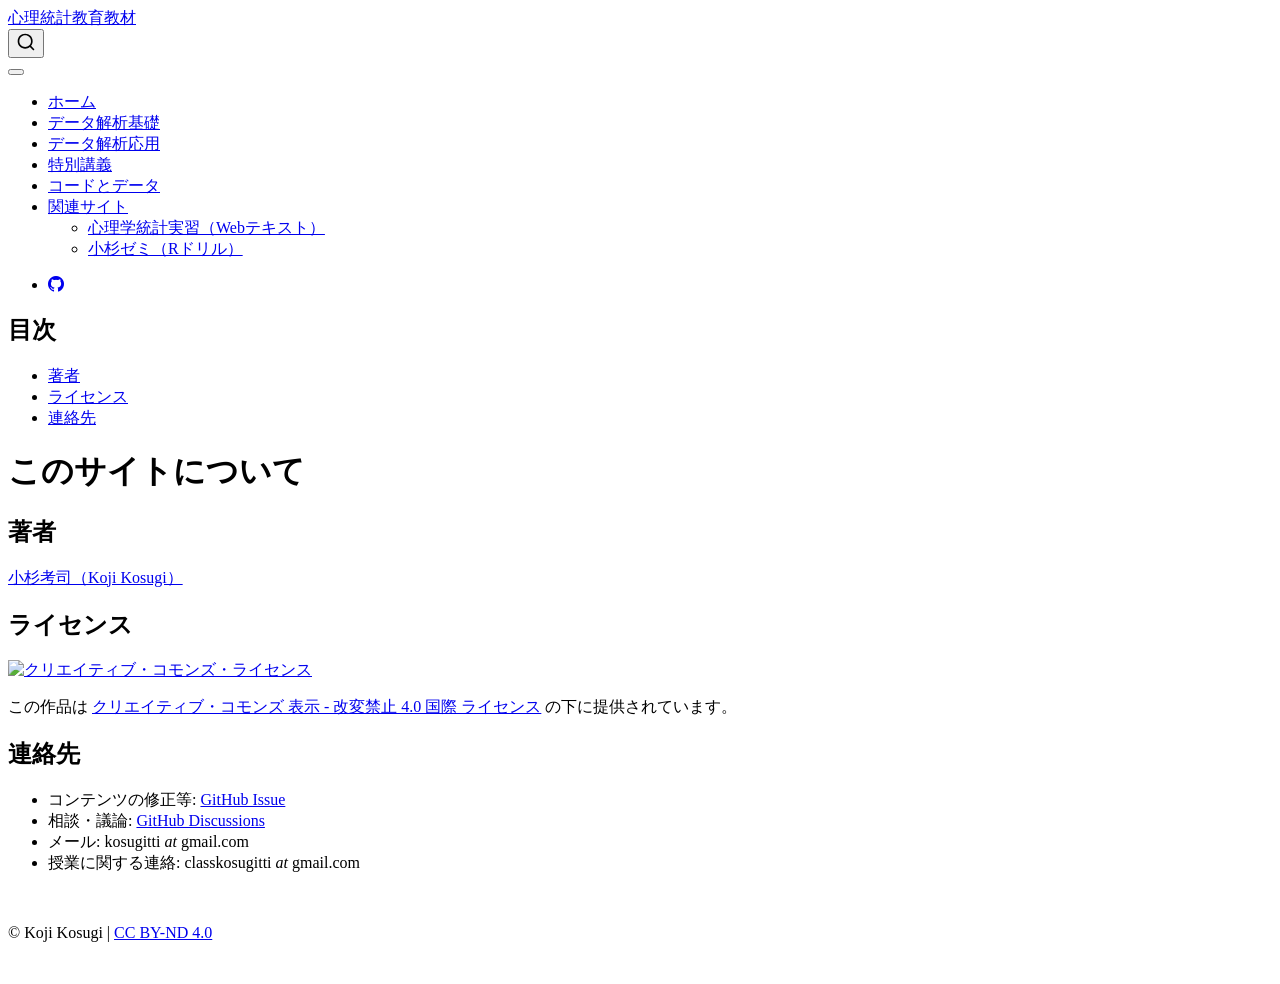
==== docs/about.html @ 462e4f2e "心理統計教育教材ポータルサイトの初期構築 psychometrics_syllabusの教材を再構成したQuarto Websiteサイト。 テキストPDF、シラバス、Rコード、サンプルデータを一元的" ====
<!DOCTYPE html>
<html xmlns="http://www.w3.org/1999/xhtml" lang="ja" xml:lang="ja"><head>

<meta charset="utf-8">
<meta name="generator" content="quarto-1.9.36">

<meta name="viewport" content="width=device-width, initial-scale=1.0, user-scalable=yes">


<title>このサイトについて – 心理統計教育教材</title>
<style>
/* Default styles provided by pandoc.
** See https://pandoc.org/MANUAL.html#variables-for-html for config info.
*/
code{white-space: pre-wrap;}
span.smallcaps{font-variant: small-caps;}
div.columns{display: flex; gap: min(4vw, 1.5em);}
div.column{flex: auto; overflow-x: auto;}
div.hanging-indent{margin-left: 1.5em; text-indent: -1.5em;}
ul.task-list{list-style: none;}
ul.task-list li input[type="checkbox"] {
  width: 0.8em;
  margin: 0 0.8em 0.2em -1em; /* quarto-specific, see https://github.com/quarto-dev/quarto-cli/issues/4556 */ 
  vertical-align: middle;
}
</style>


<script src="site_libs/quarto-nav/quarto-nav.js"></script>
<script src="site_libs/quarto-nav/headroom.min.js"></script>
<script src="site_libs/clipboard/clipboard.min.js"></script>
<script src="site_libs/quarto-search/autocomplete.umd.js"></script>
<script src="site_libs/quarto-search/fuse.min.js"></script>
<script src="site_libs/quarto-search/quarto-search.js"></script>
<meta name="quarto:offset" content="./">
<script src="site_libs/quarto-html/quarto.js" type="module"></script>
<script src="site_libs/quarto-html/tabsets/tabsets.js" type="module"></script>
<script src="site_libs/quarto-html/popper.min.js"></script>
<script src="site_libs/quarto-html/tippy.umd.min.js"></script>
<script src="site_libs/quarto-html/anchor.min.js"></script>
<link href="site_libs/quarto-html/tippy.css" rel="stylesheet">
<link href="site_libs/quarto-html/quarto-syntax-highlighting-845c23b38eaddc0f92fda52bfe77a8c8.css" rel="stylesheet" id="quarto-text-highlighting-styles">
<script src="site_libs/bootstrap/bootstrap.min.js"></script>
<link href="site_libs/bootstrap/bootstrap-icons.css" rel="stylesheet">
<link href="site_libs/bootstrap/bootstrap-158031087360bce0ff56dc785ce39e06.min.css" rel="stylesheet" append-hash="true" id="quarto-bootstrap" data-mode="light">
<script id="quarto-search-options" type="application/json">{
  "location": "navbar",
  "copy-button": false,
  "collapse-after": 3,
  "panel-placement": "end",
  "type": "overlay",
  "limit": 50,
  "keyboard-shortcut": [
    "f",
    "/",
    "s"
  ],
  "show-item-context": false,
  "language": {
    "search-no-results-text": "一致なし",
    "search-matching-documents-text": "一致した文書",
    "search-copy-link-title": "検索へのリンクをコピー",
    "search-hide-matches-text": "追加の検索結果を非表示",
    "search-more-match-text": "追加の検索結果",
    "search-more-matches-text": "追加の検索結果",
    "search-clear-button-title": "消去",
    "search-text-placeholder": "",
    "search-detached-cancel-button-title": "取消",
    "search-submit-button-title": "検索",
    "search-label": "サーチ"
  }
}</script>


<link rel="stylesheet" href="styles.css">
</head>

<body class="nav-fixed quarto-light">

<div id="quarto-search-results"></div>
  <header id="quarto-header" class="headroom fixed-top">
    <nav class="navbar navbar-expand-lg " data-bs-theme="dark">
      <div class="navbar-container container-fluid">
      <div class="navbar-brand-container mx-auto">
    <a class="navbar-brand" href="./index.html">
    <span class="navbar-title">心理統計教育教材</span>
    </a>
  </div>
            <div id="quarto-search" class="" title="サーチ"></div>
          <button class="navbar-toggler" type="button" data-bs-toggle="collapse" data-bs-target="#navbarCollapse" aria-controls="navbarCollapse" role="menu" aria-expanded="false" aria-label="ナビゲーションを切り替える" onclick="if (window.quartoToggleHeadroom) { window.quartoToggleHeadroom(); }">
  <span class="navbar-toggler-icon"></span>
</button>
          <div class="collapse navbar-collapse" id="navbarCollapse">
            <ul class="navbar-nav navbar-nav-scroll me-auto">
  <li class="nav-item">
    <a class="nav-link" href="./index.html"> 
<span class="menu-text">ホーム</span></a>
  </li>  
  <li class="nav-item">
    <a class="nav-link" href="./basic.html"> 
<span class="menu-text">データ解析基礎</span></a>
  </li>  
  <li class="nav-item">
    <a class="nav-link" href="./applied.html"> 
<span class="menu-text">データ解析応用</span></a>
  </li>  
  <li class="nav-item">
    <a class="nav-link" href="./lectures.html"> 
<span class="menu-text">特別講義</span></a>
  </li>  
  <li class="nav-item">
    <a class="nav-link" href="./codes.html"> 
<span class="menu-text">コードとデータ</span></a>
  </li>  
  <li class="nav-item dropdown ">
    <a class="nav-link dropdown-toggle" href="#" id="nav-menu-" role="link" data-bs-toggle="dropdown" aria-expanded="false">
 <span class="menu-text">関連サイト</span>
    </a>
    <ul class="dropdown-menu" aria-labelledby="nav-menu-">    
        <li>
    <a class="dropdown-item" href="https://kosugitti.github.io/PsyStatsPracticals/">
 <span class="dropdown-text">心理学統計実習（Webテキスト）</span></a>
  </li>  
        <li>
    <a class="dropdown-item" href="https://kosugitti.github.io/kosugi-labo/r-tutorial/index.html">
 <span class="dropdown-text">小杉ゼミ（Rドリル）</span></a>
  </li>  
    </ul>
  </li>
</ul>
            <ul class="navbar-nav navbar-nav-scroll ms-auto">
  <li class="nav-item compact">
    <a class="nav-link" href="https://github.com/kosugitti/kosugi-stats"> <i class="bi bi-github" role="img">
</i> 
<span class="menu-text"></span></a>
  </li>  
</ul>
          </div> <!-- /navcollapse -->
            <div class="quarto-navbar-tools">
</div>
      </div> <!-- /container-fluid -->
    </nav>
</header>
<!-- content -->
<div id="quarto-content" class="quarto-container page-columns page-rows-contents page-layout-article page-navbar">
<!-- sidebar -->
<!-- margin-sidebar -->
    <div id="quarto-margin-sidebar" class="sidebar margin-sidebar">
        <nav id="TOC" role="doc-toc" class="toc-active">
    <h2 id="toc-title">目次</h2>
   
  <ul>
  <li><a href="#著者" id="toc-著者" class="nav-link active" data-scroll-target="#著者">著者</a></li>
  <li><a href="#ライセンス" id="toc-ライセンス" class="nav-link" data-scroll-target="#ライセンス">ライセンス</a></li>
  <li><a href="#連絡先" id="toc-連絡先" class="nav-link" data-scroll-target="#連絡先">連絡先</a></li>
  </ul>
</nav>
    </div>
<!-- main -->
<main class="content" id="quarto-document-content">

<header id="title-block-header" class="quarto-title-block default">
<div class="quarto-title">
<h1 class="title">このサイトについて</h1>
</div>



<div class="quarto-title-meta">

    
  
    
  </div>
  


</header>


<section id="著者" class="level2">
<h2 class="anchored" data-anchor-id="著者">著者</h2>
<p><a href="https://researchmap.jp/kosugitti">小杉考司（Koji Kosugi）</a></p>
</section>
<section id="ライセンス" class="level2">
<h2 class="anchored" data-anchor-id="ライセンス">ライセンス</h2>
<p><a rel="license" href="http://creativecommons.org/licenses/by-nd/4.0/"><img alt="クリエイティブ・コモンズ・ライセンス" style="border-width:0" src="https://i.creativecommons.org/l/by-nd/4.0/88x31.png"></a></p>
<p>この作品は <a href="http://creativecommons.org/licenses/by-nd/4.0/">クリエイティブ・コモンズ 表示 - 改変禁止 4.0 国際 ライセンス</a> の下に提供されています。</p>
</section>
<section id="連絡先" class="level2">
<h2 class="anchored" data-anchor-id="連絡先">連絡先</h2>
<ul>
<li>コンテンツの修正等: <a href="https://github.com/kosugitti/kosugi-stats/issues">GitHub Issue</a></li>
<li>相談・議論: <a href="https://github.com/kosugitti/kosugi-stats/discussions">GitHub Discussions</a></li>
<li>メール: kosugitti <em>at</em> gmail.com</li>
<li>授業に関する連絡: classkosugitti <em>at</em> gmail.com</li>
</ul>


</section>

</main> <!-- /main -->
<script id="quarto-html-after-body" type="application/javascript">
  window.document.addEventListener("DOMContentLoaded", function (event) {
    const icon = "";
    const anchorJS = new window.AnchorJS();
    anchorJS.options = {
      placement: 'right',
      icon: icon
    };
    anchorJS.add('.anchored');
    const isCodeAnnotation = (el) => {
      for (const clz of el.classList) {
        if (clz.startsWith('code-annotation-')) {                     
          return true;
        }
      }
      return false;
    }
    const onCopySuccess = function(e) {
      // button target
      const button = e.trigger;
      // don't keep focus
      button.blur();
      // flash "checked"
      button.classList.add('code-copy-button-checked');
      var currentTitle = button.getAttribute("title");
      button.setAttribute("title", "コピーしました");
      let tooltip;
      if (window.bootstrap) {
        button.setAttribute("data-bs-toggle", "tooltip");
        button.setAttribute("data-bs-placement", "left");
        button.setAttribute("data-bs-title", "コピーしました");
        tooltip = new bootstrap.Tooltip(button, 
          { trigger: "manual", 
            customClass: "code-copy-button-tooltip",
            offset: [0, -8]});
        tooltip.show();    
      }
      setTimeout(function() {
        if (tooltip) {
          tooltip.hide();
          button.removeAttribute("data-bs-title");
          button.removeAttribute("data-bs-toggle");
          button.removeAttribute("data-bs-placement");
        }
        button.setAttribute("title", currentTitle);
        button.classList.remove('code-copy-button-checked');
      }, 1000);
      // clear code selection
      e.clearSelection();
    }
    const getTextToCopy = function(trigger) {
      const outerScaffold = trigger.parentElement.cloneNode(true);
      const codeEl = outerScaffold.querySelector('code');
      for (const childEl of codeEl.children) {
        if (isCodeAnnotation(childEl)) {
          childEl.remove();
        }
      }
      return codeEl.innerText;
    }
    const clipboard = new window.ClipboardJS('.code-copy-button:not([data-in-quarto-modal])', {
      text: getTextToCopy
    });
    clipboard.on('success', onCopySuccess);
    if (window.document.getElementById('quarto-embedded-source-code-modal')) {
      const clipboardModal = new window.ClipboardJS('.code-copy-button[data-in-quarto-modal]', {
        text: getTextToCopy,
        container: window.document.getElementById('quarto-embedded-source-code-modal')
      });
      clipboardModal.on('success', onCopySuccess);
    }
      var localhostRegex = new RegExp(/^(?:http|https):\/\/localhost\:?[0-9]*\//);
      var mailtoRegex = new RegExp(/^mailto:/);
        var filterRegex = new RegExp("https:\/\/kosugitti\.github\.io\/kosugi-stats\/");
      var isInternal = (href) => {
          return filterRegex.test(href) || localhostRegex.test(href) || mailtoRegex.test(href);
      }
      // Inspect non-navigation links and adorn them if external
     var links = window.document.querySelectorAll('a[href]:not(.nav-link):not(.navbar-brand):not(.toc-action):not(.sidebar-link):not(.sidebar-item-toggle):not(.pagination-link):not(.no-external):not([aria-hidden]):not(.dropdown-item):not(.quarto-navigation-tool):not(.about-link)');
      for (var i=0; i<links.length; i++) {
        const link = links[i];
        if (!isInternal(link.href)) {
          // undo the damage that might have been done by quarto-nav.js in the case of
          // links that we want to consider external
          if (link.dataset.originalHref !== undefined) {
            link.href = link.dataset.originalHref;
          }
        }
      }
    function tippyHover(el, contentFn, onTriggerFn, onUntriggerFn) {
      const config = {
        allowHTML: true,
        maxWidth: 500,
        delay: 100,
        arrow: false,
        appendTo: function(el) {
            return el.parentElement;
        },
        interactive: true,
        interactiveBorder: 10,
        theme: 'quarto',
        placement: 'bottom-start',
      };
      if (contentFn) {
        config.content = contentFn;
      }
      if (onTriggerFn) {
        config.onTrigger = onTriggerFn;
      }
      if (onUntriggerFn) {
        config.onUntrigger = onUntriggerFn;
      }
      window.tippy(el, config); 
    }
    const noterefs = window.document.querySelectorAll('a[role="doc-noteref"]');
    for (var i=0; i<noterefs.length; i++) {
      const ref = noterefs[i];
      tippyHover(ref, function() {
        // use id or data attribute instead here
        let href = ref.getAttribute('data-footnote-href') || ref.getAttribute('href');
        try { href = new URL(href).hash; } catch {}
        const id = href.replace(/^#\/?/, "");
        const note = window.document.getElementById(id);
        if (note) {
          return note.innerHTML;
        } else {
          return "";
        }
      });
    }
    const xrefs = window.document.querySelectorAll('a.quarto-xref');
    const processXRef = (id, note) => {
      // Strip column container classes
      const stripColumnClz = (el) => {
        el.classList.remove("page-full", "page-columns");
        if (el.children) {
          for (const child of el.children) {
            stripColumnClz(child);
          }
        }
      }
      stripColumnClz(note)
      if (id === null || id.startsWith('sec-')) {
        // Special case sections, only their first couple elements
        const container = document.createElement("div");
        if (note.children && note.children.length > 2) {
          container.appendChild(note.children[0].cloneNode(true));
          for (let i = 1; i < note.children.length; i++) {
            const child = note.children[i];
            if (child.tagName === "P" && child.innerText === "") {
              continue;
            } else {
              container.appendChild(child.cloneNode(true));
              break;
            }
          }
          if (window.Quarto?.typesetMath) {
            window.Quarto.typesetMath(container);
          }
          return container.innerHTML
        } else {
          if (window.Quarto?.typesetMath) {
            window.Quarto.typesetMath(note);
          }
          return note.innerHTML;
        }
      } else {
        // Remove any anchor links if they are present
        const anchorLink = note.querySelector('a.anchorjs-link');
        if (anchorLink) {
          anchorLink.remove();
        }
        if (window.Quarto?.typesetMath) {
          window.Quarto.typesetMath(note);
        }
        if (note.classList.contains("callout")) {
          return note.outerHTML;
        } else {
          return note.innerHTML;
        }
      }
    }
    for (var i=0; i<xrefs.length; i++) {
      const xref = xrefs[i];
      tippyHover(xref, undefined, function(instance) {
        instance.disable();
        let url = xref.getAttribute('href');
        let hash = undefined; 
        if (url.startsWith('#')) {
          hash = url;
        } else {
          try { hash = new URL(url).hash; } catch {}
        }
        if (hash) {
          const id = hash.replace(/^#\/?/, "");
          const note = window.document.getElementById(id);
          if (note !== null) {
            try {
              const html = processXRef(id, note.cloneNode(true));
              instance.setContent(html);
            } finally {
              instance.enable();
              instance.show();
            }
          } else {
            // See if we can fetch this
            fetch(url.split('#')[0])
            .then(res => res.text())
            .then(html => {
              const parser = new DOMParser();
              const htmlDoc = parser.parseFromString(html, "text/html");
              const note = htmlDoc.getElementById(id);
              if (note !== null) {
                const html = processXRef(id, note);
                instance.setContent(html);
              } 
            }).finally(() => {
              instance.enable();
              instance.show();
            });
          }
        } else {
          // See if we can fetch a full url (with no hash to target)
          // This is a special case and we should probably do some content thinning / targeting
          fetch(url)
          .then(res => res.text())
          .then(html => {
            const parser = new DOMParser();
            const htmlDoc = parser.parseFromString(html, "text/html");
            const note = htmlDoc.querySelector('main.content');
            if (note !== null) {
              // This should only happen for chapter cross references
              // (since there is no id in the URL)
              // remove the first header
              if (note.children.length > 0 && note.children[0].tagName === "HEADER") {
                note.children[0].remove();
              }
              const html = processXRef(null, note);
              instance.setContent(html);
            } 
          }).finally(() => {
            instance.enable();
            instance.show();
          });
        }
      }, function(instance) {
      });
    }
        let selectedAnnoteEl;
        const selectorForAnnotation = ( cell, annotation) => {
          let cellAttr = 'data-code-cell="' + cell + '"';
          let lineAttr = 'data-code-annotation="' +  annotation + '"';
          const selector = 'span[' + cellAttr + '][' + lineAttr + ']';
          return selector;
        }
        const selectCodeLines = (annoteEl) => {
          const doc = window.document;
          const targetCell = annoteEl.getAttribute("data-target-cell");
          const targetAnnotation = annoteEl.getAttribute("data-target-annotation");
          const annoteSpan = window.document.querySelector(selectorForAnnotation(targetCell, targetAnnotation));
          const lines = annoteSpan.getAttribute("data-code-lines").split(",");
          const lineIds = lines.map((line) => {
            return targetCell + "-" + line;
          })
          let top = null;
          let height = null;
          let parent = null;
          if (lineIds.length > 0) {
              //compute the position of the single el (top and bottom and make a div)
              const el = window.document.getElementById(lineIds[0]);
              top = el.offsetTop;
              height = el.offsetHeight;
              parent = el.parentElement.parentElement;
            if (lineIds.length > 1) {
              const lastEl = window.document.getElementById(lineIds[lineIds.length - 1]);
              const bottom = lastEl.offsetTop + lastEl.offsetHeight;
              height = bottom - top;
            }
            if (top !== null && height !== null && parent !== null) {
              // cook up a div (if necessary) and position it 
              let div = window.document.getElementById("code-annotation-line-highlight");
              if (div === null) {
                div = window.document.createElement("div");
                div.setAttribute("id", "code-annotation-line-highlight");
                div.style.position = 'absolute';
                parent.appendChild(div);
              }
              div.style.top = top - 2 + "px";
              div.style.height = height + 4 + "px";
              div.style.left = 0;
              let gutterDiv = window.document.getElementById("code-annotation-line-highlight-gutter");
              if (gutterDiv === null) {
                gutterDiv = window.document.createElement("div");
                gutterDiv.setAttribute("id", "code-annotation-line-highlight-gutter");
                gutterDiv.style.position = 'absolute';
                const codeCell = window.document.getElementById(targetCell);
                const gutter = codeCell.querySelector('.code-annotation-gutter');
                gutter.appendChild(gutterDiv);
              }
              gutterDiv.style.top = top - 2 + "px";
              gutterDiv.style.height = height + 4 + "px";
            }
            selectedAnnoteEl = annoteEl;
          }
        };
        const unselectCodeLines = () => {
          const elementsIds = ["code-annotation-line-highlight", "code-annotation-line-highlight-gutter"];
          elementsIds.forEach((elId) => {
            const div = window.document.getElementById(elId);
            if (div) {
              div.remove();
            }
          });
          selectedAnnoteEl = undefined;
        };
          // Handle positioning of the toggle
      window.addEventListener(
        "resize",
        throttle(() => {
          elRect = undefined;
          if (selectedAnnoteEl) {
            selectCodeLines(selectedAnnoteEl);
          }
        }, 10)
      );
      function throttle(fn, ms) {
      let throttle = false;
      let timer;
        return (...args) => {
          if(!throttle) { // first call gets through
              fn.apply(this, args);
              throttle = true;
          } else { // all the others get throttled
              if(timer) clearTimeout(timer); // cancel #2
              timer = setTimeout(() => {
                fn.apply(this, args);
                timer = throttle = false;
              }, ms);
          }
        };
      }
        // Attach click handler to the DT
        const annoteDls = window.document.querySelectorAll('dt[data-target-cell]');
        for (const annoteDlNode of annoteDls) {
          annoteDlNode.addEventListener('click', (event) => {
            const clickedEl = event.target;
            if (clickedEl !== selectedAnnoteEl) {
              unselectCodeLines();
              const activeEl = window.document.querySelector('dt[data-target-cell].code-annotation-active');
              if (activeEl) {
                activeEl.classList.remove('code-annotation-active');
              }
              selectCodeLines(clickedEl);
              clickedEl.classList.add('code-annotation-active');
            } else {
              // Unselect the line
              unselectCodeLines();
              clickedEl.classList.remove('code-annotation-active');
            }
          });
        }
    const findCites = (el) => {
      const parentEl = el.parentElement;
      if (parentEl) {
        const cites = parentEl.dataset.cites;
        if (cites) {
          return {
            el,
            cites: cites.split(' ')
          };
        } else {
          return findCites(el.parentElement)
        }
      } else {
        return undefined;
      }
    };
    var bibliorefs = window.document.querySelectorAll('a[role="doc-biblioref"]');
    for (var i=0; i<bibliorefs.length; i++) {
      const ref = bibliorefs[i];
      const citeInfo = findCites(ref);
      if (citeInfo) {
        tippyHover(citeInfo.el, function() {
          var popup = window.document.createElement('div');
          citeInfo.cites.forEach(function(cite) {
            var citeDiv = window.document.createElement('div');
            citeDiv.classList.add('hanging-indent');
            citeDiv.classList.add('csl-entry');
            var biblioDiv = window.document.getElementById('ref-' + cite);
            if (biblioDiv) {
              citeDiv.innerHTML = biblioDiv.innerHTML;
            }
            popup.appendChild(citeDiv);
          });
          return popup.innerHTML;
        });
      }
    }
  });
  </script>
</div> <!-- /content -->
<footer class="footer">
  <div class="nav-footer">
    <div class="nav-footer-left">
      &nbsp;
    </div>   
    <div class="nav-footer-center">
<p>© Koji Kosugi | <a rel="license" href="http://creativecommons.org/licenses/by-nd/4.0/">CC BY-ND 4.0</a></p>
</div>
    <div class="nav-footer-right">
      &nbsp;
    </div>
  </div>
</footer>




</body></html>
---- docs/site_libs/quarto-html/tippy.css ----
.tippy-box[data-animation=fade][data-state=hidden]{opacity:0}[data-tippy-root]{max-width:calc(100vw - 10px)}.tippy-box{position:relative;background-color:#333;color:#fff;border-radius:4px;font-size:14px;line-height:1.4;white-space:normal;outline:0;transition-property:transform,visibility,opacity}.tippy-box[data-placement^=top]>.tippy-arrow{bottom:0}.tippy-box[data-placement^=top]>.tippy-arrow:before{bottom:-7px;left:0;border-width:8px 8px 0;border-top-color:initial;transform-origin:center top}.tippy-box[data-placement^=bottom]>.tippy-arrow{top:0}.tippy-box[data-placement^=bottom]>.tippy-arrow:before{top:-7px;left:0;border-width:0 8px 8px;border-bottom-color:initial;transform-origin:center bottom}.tippy-box[data-placement^=left]>.tippy-arrow{right:0}.tippy-box[data-placement^=left]>.tippy-arrow:before{border-width:8px 0 8px 8px;border-left-color:initial;right:-7px;transform-origin:center left}.tippy-box[data-placement^=right]>.tippy-arrow{left:0}.tippy-box[data-placement^=right]>.tippy-arrow:before{left:-7px;border-width:8px 8px 8px 0;border-right-color:initial;transform-origin:center right}.tippy-box[data-inertia][data-state=visible]{transition-timing-function:cubic-bezier(.54,1.5,.38,1.11)}.tippy-arrow{width:16px;height:16px;color:#333}.tippy-arrow:before{content:"";position:absolute;border-color:transparent;border-style:solid}.tippy-content{position:relative;padding:5px 9px;z-index:1}
---- docs/site_libs/quarto-html/quarto-syntax-highlighting-845c23b38eaddc0f92fda52bfe77a8c8.css ----
/* quarto syntax highlight colors */
:root {
  --quarto-hl-ot-color: #003B4F;
  --quarto-hl-at-color: #657422;
  --quarto-hl-ss-color: #20794D;
  --quarto-hl-an-color: #5E5E5E;
  --quarto-hl-fu-color: #4758AB;
  --quarto-hl-st-color: #20794D;
  --quarto-hl-cf-color: #003B4F;
  --quarto-hl-op-color: #5E5E5E;
  --quarto-hl-er-color: #AD0000;
  --quarto-hl-bn-color: #AD0000;
  --quarto-hl-al-color: #AD0000;
  --quarto-hl-va-color: #111111;
  --quarto-hl-bu-color: inherit;
  --quarto-hl-ex-color: inherit;
  --quarto-hl-pp-color: #AD0000;
  --quarto-hl-in-color: #5E5E5E;
  --quarto-hl-vs-color: #20794D;
  --quarto-hl-wa-color: #5E5E5E;
  --quarto-hl-do-color: #5E5E5E;
  --quarto-hl-im-color: #00769E;
  --quarto-hl-ch-color: #20794D;
  --quarto-hl-dt-color: #AD0000;
  --quarto-hl-fl-color: #AD0000;
  --quarto-hl-co-color: #5E5E5E;
  --quarto-hl-cv-color: #5E5E5E;
  --quarto-hl-cn-color: #8f5902;
  --quarto-hl-sc-color: #5E5E5E;
  --quarto-hl-dv-color: #AD0000;
  --quarto-hl-kw-color: #003B4F;
}

/* other quarto variables */
:root {
  --quarto-font-monospace: SFMono-Regular, Menlo, Monaco, Consolas, "Liberation Mono", "Courier New", monospace;
}

/* syntax highlight based on Pandoc's rules */
pre > code.sourceCode > span {
  color: #003B4F;
}

code.sourceCode > span {
  color: #003B4F;
}

div.sourceCode,
div.sourceCode pre.sourceCode {
  color: #003B4F;
}

/* Normal */
code span {
  color: #003B4F;
}

/* Alert */
code span.al {
  color: #AD0000;
  font-style: inherit;
}

/* Annotation */
code span.an {
  color: #5E5E5E;
  font-style: inherit;
}

/* Attribute */
code span.at {
  color: #657422;
  font-style: inherit;
}

/* BaseN */
code span.bn {
  color: #AD0000;
  font-style: inherit;
}

/* BuiltIn */
code span.bu {
  font-style: inherit;
}

/* ControlFlow */
code span.cf {
  color: #003B4F;
  font-weight: bold;
  font-style: inherit;
}

/* Char */
code span.ch {
  color: #20794D;
  font-style: inherit;
}

/* Constant */
code span.cn {
  color: #8f5902;
  font-style: inherit;
}

/* Comment */
code span.co {
  color: #5E5E5E;
  font-style: inherit;
}

/* CommentVar */
code span.cv {
  color: #5E5E5E;
  font-style: italic;
}

/* Documentation */
code span.do {
  color: #5E5E5E;
  font-style: italic;
}

/* DataType */
code span.dt {
  color: #AD0000;
  font-style: inherit;
}

/* DecVal */
code span.dv {
  color: #AD0000;
  font-style: inherit;
}

/* Error */
code span.er {
  color: #AD0000;
  font-style: inherit;
}

/* Extension */
code span.ex {
  font-style: inherit;
}

/* Float */
code span.fl {
  color: #AD0000;
  font-style: inherit;
}

/* Function */
code span.fu {
  color: #4758AB;
  font-style: inherit;
}

/* Import */
code span.im {
  color: #00769E;
  font-style: inherit;
}

/* Information */
code span.in {
  color: #5E5E5E;
  font-style: inherit;
}

/* Keyword */
code span.kw {
  color: #003B4F;
  font-weight: bold;
  font-style: inherit;
}

/* Operator */
code span.op {
  color: #5E5E5E;
  font-style: inherit;
}

/* Other */
code span.ot {
  color: #003B4F;
  font-style: inherit;
}

/* Preprocessor */
code span.pp {
  color: #AD0000;
  font-style: inherit;
}

/* SpecialChar */
code span.sc {
  color: #5E5E5E;
  font-style: inherit;
}

/* SpecialString */
code span.ss {
  color: #20794D;
  font-style: inherit;
}

/* String */
code span.st {
  color: #20794D;
  font-style: inherit;
}

/* Variable */
code span.va {
  color: #111111;
  font-style: inherit;
}

/* VerbatimString */
code span.vs {
  color: #20794D;
  font-style: inherit;
}

/* Warning */
code span.wa {
  color: #5E5E5E;
  font-style: italic;
}

.prevent-inlining {
  content: "</";
}

/*# sourceMappingURL=ac89f0bb514bba72461919f78549e31c.css.map */
---- docs/styles.css ----
/* PDF link indicator */
a[href$=".pdf"]::after {
  content: " [PDF]";
  font-size: 0.8em;
  color: #888;
}

/* Version info */
.version-info {
  font-size: 0.9em;
  color: #666;
}
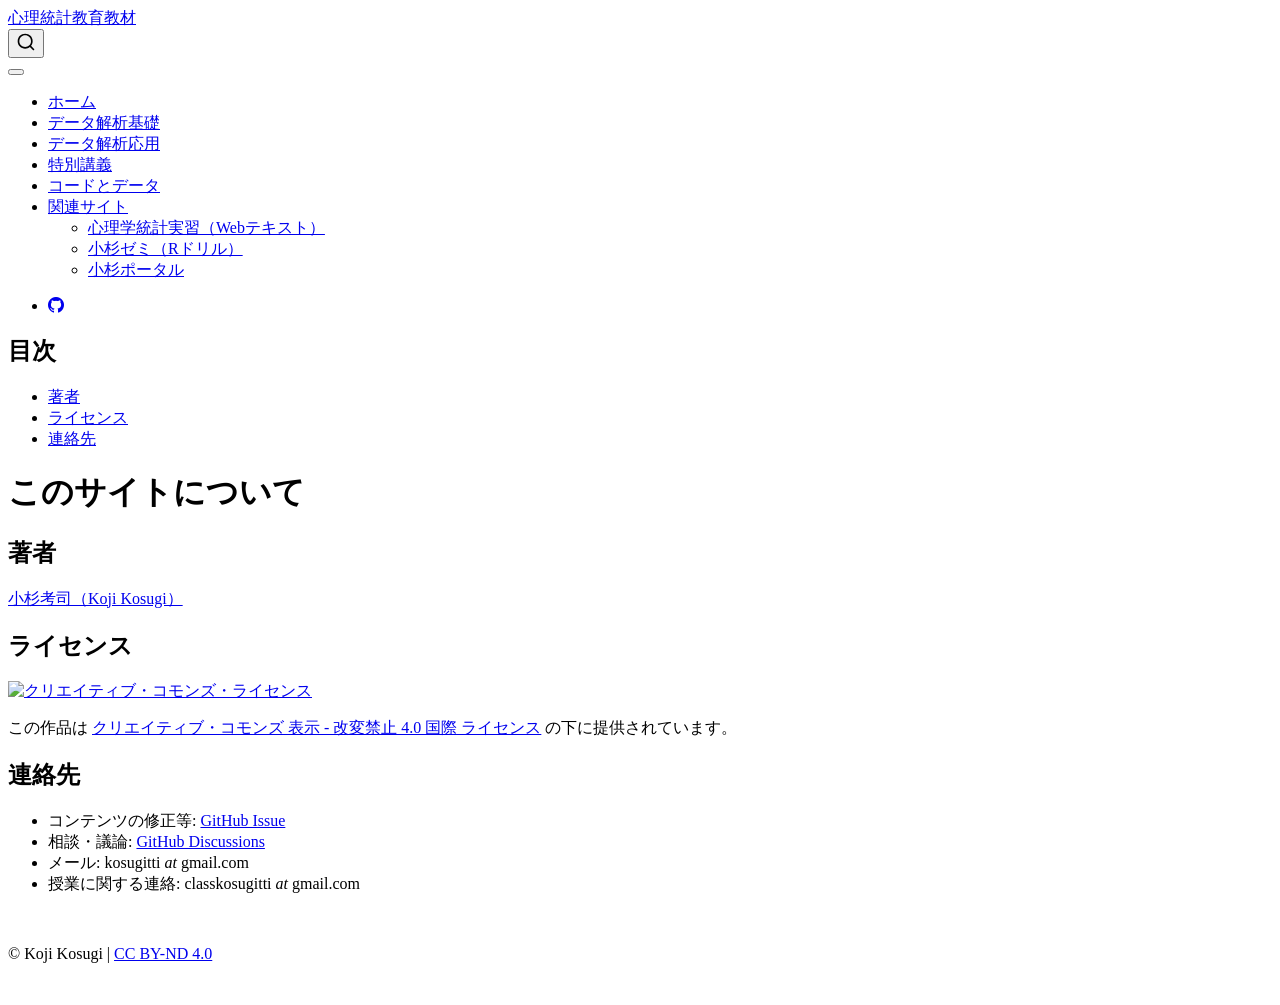
==== commit ad49e9ad: "BasicBook3.pdf 更新(ch10標準正規分布の線色修正・ch07/08更新)、サイト再render Co-Authored-By: Claude Opus 4.8 (1M context)" ====
--- a/docs/about.html
+++ b/docs/about.html
@@ -2,7 +2,7 @@
 <html xmlns="http://www.w3.org/1999/xhtml" lang="ja" xml:lang="ja"><head>
 
 <meta charset="utf-8">
-<meta name="generator" content="quarto-1.9.36">
+<meta name="generator" content="quarto-1.9.38">
 
 <meta name="viewport" content="width=device-width, initial-scale=1.0, user-scalable=yes">
 
@@ -39,7 +39,7 @@
 <script src="site_libs/quarto-html/tippy.umd.min.js"></script>
 <script src="site_libs/quarto-html/anchor.min.js"></script>
 <link href="site_libs/quarto-html/tippy.css" rel="stylesheet">
-<link href="site_libs/quarto-html/quarto-syntax-highlighting-845c23b38eaddc0f92fda52bfe77a8c8.css" rel="stylesheet" id="quarto-text-highlighting-styles">
+<link href="site_libs/quarto-html/quarto-syntax-highlighting-15634bcf2e68342d4ad2dfa704d543f6.css" rel="stylesheet" id="quarto-text-highlighting-styles">
 <script src="site_libs/bootstrap/bootstrap.min.js"></script>
 <link href="site_libs/bootstrap/bootstrap-icons.css" rel="stylesheet">
 <link href="site_libs/bootstrap/bootstrap-158031087360bce0ff56dc785ce39e06.min.css" rel="stylesheet" append-hash="true" id="quarto-bootstrap" data-mode="light">
@@ -124,6 +124,10 @@
         <li>
     <a class="dropdown-item" href="https://kosugitti.github.io/kosugi-labo/r-tutorial/index.html">
  <span class="dropdown-text">小杉ゼミ（Rドリル）</span></a>
+  </li>  
+        <li>
+    <a class="dropdown-item" href="https://kosugitti.github.io/">
+ <span class="dropdown-text">小杉ポータル</span></a>
   </li>  
     </ul>
   </li>
--- a/docs/site_libs/quarto-html/quarto-syntax-highlighting-15634bcf2e68342d4ad2dfa704d543f6.css
+++ b/docs/site_libs/quarto-html/quarto-syntax-highlighting-15634bcf2e68342d4ad2dfa704d543f6.css
@@ -0,0 +1,236 @@
+/* quarto syntax highlight colors */
+:root {
+  --quarto-hl-ot-color: #003B4F;
+  --quarto-hl-at-color: #657422;
+  --quarto-hl-ss-color: #20794D;
+  --quarto-hl-an-color: #5E5E5E;
+  --quarto-hl-fu-color: #4758AB;
+  --quarto-hl-st-color: #20794D;
+  --quarto-hl-cf-color: #003B4F;
+  --quarto-hl-op-color: #5E5E5E;
+  --quarto-hl-er-color: #AD0000;
+  --quarto-hl-bn-color: #AD0000;
+  --quarto-hl-al-color: #AD0000;
+  --quarto-hl-va-color: #111111;
+  --quarto-hl-bu-color: inherit;
+  --quarto-hl-ex-color: inherit;
+  --quarto-hl-pp-color: #AD0000;
+  --quarto-hl-in-color: #5E5E5E;
+  --quarto-hl-vs-color: #20794D;
+  --quarto-hl-wa-color: #5E5E5E;
+  --quarto-hl-do-color: #5E5E5E;
+  --quarto-hl-im-color: #00769E;
+  --quarto-hl-ch-color: #20794D;
+  --quarto-hl-dt-color: #AD0000;
+  --quarto-hl-fl-color: #AD0000;
+  --quarto-hl-co-color: #5E5E5E;
+  --quarto-hl-cv-color: #5E5E5E;
+  --quarto-hl-cn-color: #8f5902;
+  --quarto-hl-sc-color: #5E5E5E;
+  --quarto-hl-dv-color: #AD0000;
+  --quarto-hl-kw-color: #003B4F;
+}
+
+/* other quarto variables */
+:root {
+  --quarto-font-monospace: SFMono-Regular, Menlo, Monaco, Consolas, "Liberation Mono", "Courier New", monospace;
+}
+
+/* syntax highlight based on Pandoc's rules */
+pre > code.sourceCode > span {
+  color: #003B4F;
+}
+
+code.sourceCode > span {
+  color: #003B4F;
+}
+
+div.sourceCode,
+div.sourceCode pre.sourceCode {
+  color: #003B4F;
+}
+
+/* Normal */
+code span {
+  color: #003B4F;
+}
+
+/* Alert */
+code span.al {
+  color: #AD0000;
+  font-style: inherit;
+}
+
+/* Annotation */
+code span.an {
+  color: #5E5E5E;
+  font-style: inherit;
+}
+
+/* Attribute */
+code span.at {
+  color: #657422;
+  font-style: inherit;
+}
+
+/* BaseN */
+code span.bn {
+  color: #AD0000;
+  font-style: inherit;
+}
+
+/* BuiltIn */
+code span.bu {
+  font-style: inherit;
+}
+
+/* ControlFlow */
+code span.cf {
+  color: #003B4F;
+  font-weight: bold;
+  font-style: inherit;
+}
+
+/* Char */
+code span.ch {
+  color: #20794D;
+  font-style: inherit;
+}
+
+/* Constant */
+code span.cn {
+  color: #8f5902;
+  font-style: inherit;
+}
+
+/* Comment */
+code span.co {
+  color: #5E5E5E;
+  font-style: inherit;
+}
+
+/* CommentVar */
+code span.cv {
+  color: #5E5E5E;
+  font-style: italic;
+}
+
+/* Documentation */
+code span.do {
+  color: #5E5E5E;
+  font-style: italic;
+}
+
+/* DataType */
+code span.dt {
+  color: #AD0000;
+  font-style: inherit;
+}
+
+/* DecVal */
+code span.dv {
+  color: #AD0000;
+  font-style: inherit;
+}
+
+/* Error */
+code span.er {
+  color: #AD0000;
+  font-style: inherit;
+}
+
+/* Extension */
+code span.ex {
+  font-style: inherit;
+}
+
+/* Float */
+code span.fl {
+  color: #AD0000;
+  font-style: inherit;
+}
+
+/* Function */
+code span.fu {
+  color: #4758AB;
+  font-style: inherit;
+}
+
+/* Import */
+code span.im {
+  color: #00769E;
+  font-style: inherit;
+}
+
+/* Information */
+code span.in {
+  color: #5E5E5E;
+  font-style: inherit;
+}
+
+/* Keyword */
+code span.kw {
+  color: #003B4F;
+  font-weight: bold;
+  font-style: inherit;
+}
+
+/* Operator */
+code span.op {
+  color: #5E5E5E;
+  font-style: inherit;
+}
+
+/* Other */
+code span.ot {
+  color: #003B4F;
+  font-style: inherit;
+}
+
+/* Preprocessor */
+code span.pp {
+  color: #AD0000;
+  font-style: inherit;
+}
+
+/* SpecialChar */
+code span.sc {
+  color: #5E5E5E;
+  font-style: inherit;
+}
+
+/* SpecialString */
+code span.ss {
+  color: #20794D;
+  font-style: inherit;
+}
+
+/* String */
+code span.st {
+  color: #20794D;
+  font-style: inherit;
+}
+
+/* Variable */
+code span.va {
+  color: #111111;
+  font-style: inherit;
+}
+
+/* VerbatimString */
+code span.vs {
+  color: #20794D;
+  font-style: inherit;
+}
+
+/* Warning */
+code span.wa {
+  color: #5E5E5E;
+  font-style: italic;
+}
+
+.prevent-inlining {
+  content: "</";
+}
+
+/*# sourceMappingURL=f23921c56f73e400b49028c9186a1aa0.css.map */
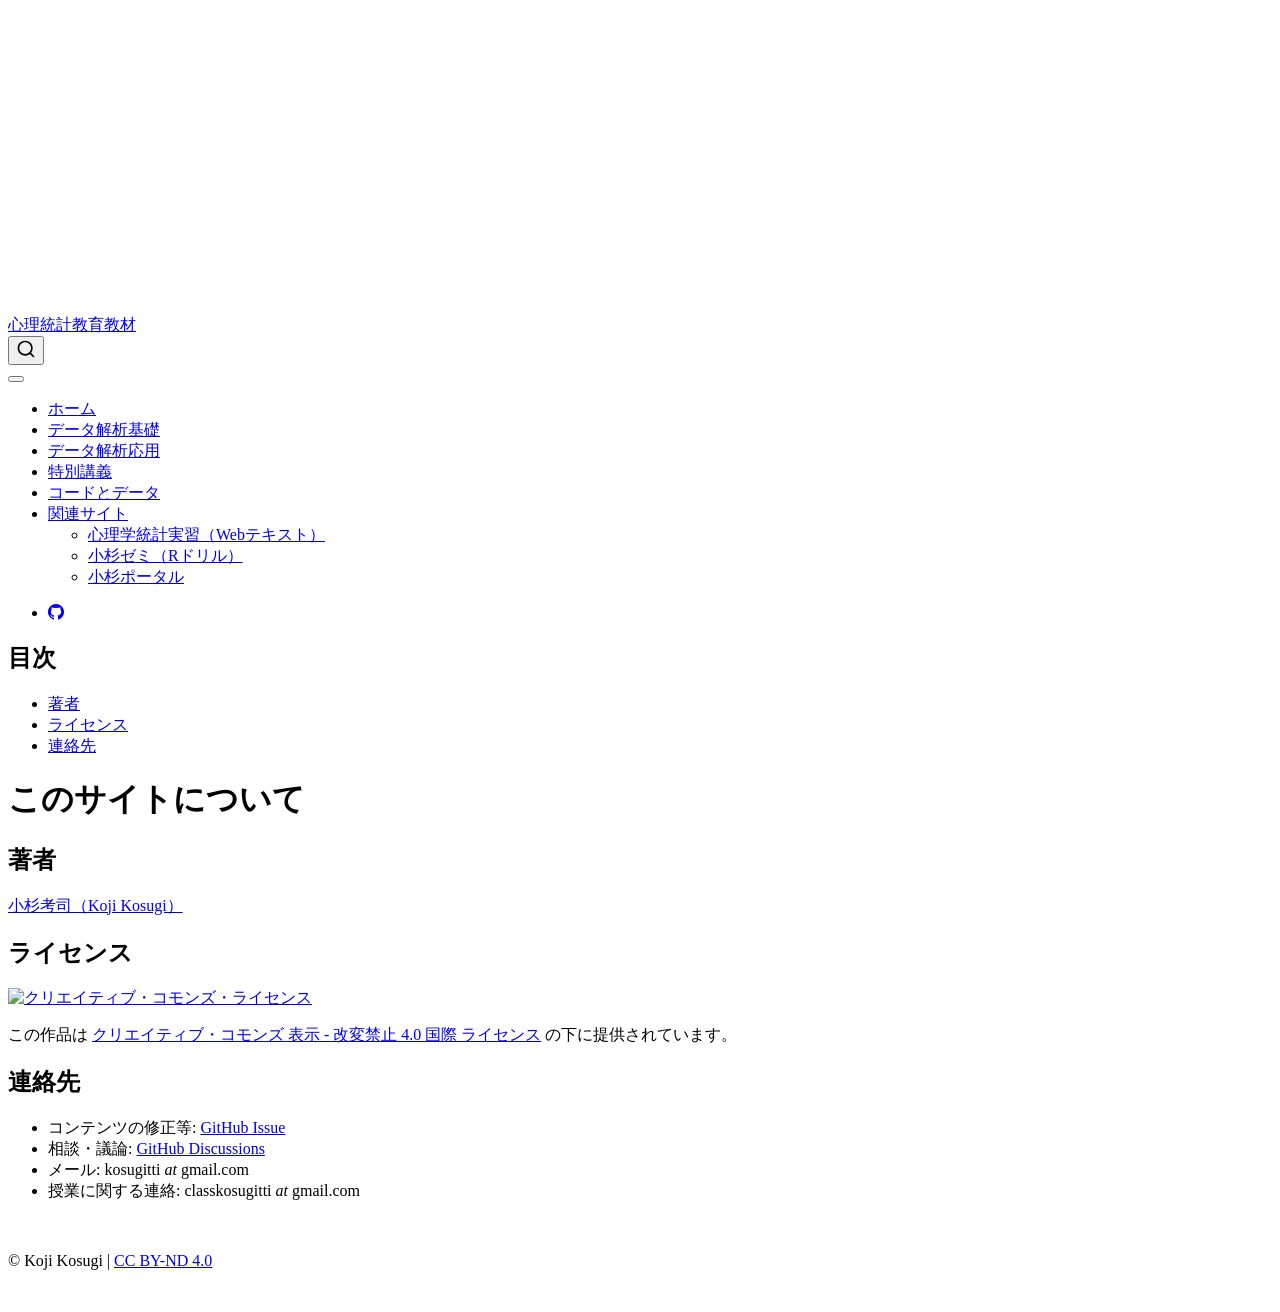
==== commit f8b9e11a: "応用テキスト1（前期）を2.0.58に差し替え - Dkiso2_book1.pdf を 2.0.58 に更新（表紙とSEMのパス図2枚が入り，   引用未定義が解消された版） - index.qmd" ====
--- a/docs/about.html
+++ b/docs/about.html
@@ -2,7 +2,7 @@
 <html xmlns="http://www.w3.org/1999/xhtml" lang="ja" xml:lang="ja"><head>
 
 <meta charset="utf-8">
-<meta name="generator" content="quarto-1.9.38">
+<meta name="generator" content="quarto-1.10.18">
 
 <meta name="viewport" content="width=device-width, initial-scale=1.0, user-scalable=yes">
 
@@ -12,10 +12,13 @@
 /* Default styles provided by pandoc.
 ** See https://pandoc.org/MANUAL.html#variables-for-html for config info.
 */
-code{white-space: pre-wrap;}
 span.smallcaps{font-variant: small-caps;}
-div.columns{display: flex; gap: min(4vw, 1.5em);}
-div.column{flex: auto; overflow-x: auto;}
+div.columns{display: flex; gap: 1.5em;}
+div.column{flex: auto;}
+@media screen {
+div.columns{gap: min(4vw, 1.5em);}
+div.column{overflow-x: auto;}
+}
 div.hanging-indent{margin-left: 1.5em; text-indent: -1.5em;}
 ul.task-list{list-style: none;}
 ul.task-list li input[type="checkbox"] {
@@ -39,10 +42,10 @@
 <script src="site_libs/quarto-html/tippy.umd.min.js"></script>
 <script src="site_libs/quarto-html/anchor.min.js"></script>
 <link href="site_libs/quarto-html/tippy.css" rel="stylesheet">
-<link href="site_libs/quarto-html/quarto-syntax-highlighting-15634bcf2e68342d4ad2dfa704d543f6.css" rel="stylesheet" id="quarto-text-highlighting-styles">
+<link href="site_libs/quarto-html/quarto-syntax-highlighting-64a204ab8560d761af7679ceaba22944.css" rel="stylesheet" id="quarto-text-highlighting-styles">
 <script src="site_libs/bootstrap/bootstrap.min.js"></script>
 <link href="site_libs/bootstrap/bootstrap-icons.css" rel="stylesheet">
-<link href="site_libs/bootstrap/bootstrap-158031087360bce0ff56dc785ce39e06.min.css" rel="stylesheet" append-hash="true" id="quarto-bootstrap" data-mode="light">
+<link href="site_libs/bootstrap/bootstrap-445b8638c3d06994fee0907d791121c4.min.css" rel="stylesheet" append-hash="true" id="quarto-bootstrap" data-mode="light">
 <script id="quarto-search-options" type="application/json">{
   "location": "navbar",
   "copy-button": false,
--- a/docs/site_libs/quarto-html/quarto-syntax-highlighting-64a204ab8560d761af7679ceaba22944.css
+++ b/docs/site_libs/quarto-html/quarto-syntax-highlighting-64a204ab8560d761af7679ceaba22944.css
@@ -0,0 +1,236 @@
+/* quarto syntax highlight colors */
+:root {
+  --quarto-hl-ot-color: #003B4F;
+  --quarto-hl-at-color: #657422;
+  --quarto-hl-ss-color: #20794D;
+  --quarto-hl-an-color: #5E5E5E;
+  --quarto-hl-fu-color: #4758AB;
+  --quarto-hl-st-color: #20794D;
+  --quarto-hl-cf-color: #003B4F;
+  --quarto-hl-op-color: #5E5E5E;
+  --quarto-hl-er-color: #AD0000;
+  --quarto-hl-bn-color: #AD0000;
+  --quarto-hl-al-color: #AD0000;
+  --quarto-hl-va-color: #111111;
+  --quarto-hl-bu-color: inherit;
+  --quarto-hl-ex-color: inherit;
+  --quarto-hl-pp-color: #AD0000;
+  --quarto-hl-in-color: #5E5E5E;
+  --quarto-hl-vs-color: #20794D;
+  --quarto-hl-wa-color: #5E5E5E;
+  --quarto-hl-do-color: #5E5E5E;
+  --quarto-hl-im-color: #00769E;
+  --quarto-hl-ch-color: #20794D;
+  --quarto-hl-dt-color: #AD0000;
+  --quarto-hl-fl-color: #AD0000;
+  --quarto-hl-co-color: #5E5E5E;
+  --quarto-hl-cv-color: #5E5E5E;
+  --quarto-hl-cn-color: #8f5902;
+  --quarto-hl-sc-color: #5E5E5E;
+  --quarto-hl-dv-color: #AD0000;
+  --quarto-hl-kw-color: #003B4F;
+}
+
+/* other quarto variables */
+:root {
+  --quarto-font-monospace: SFMono-Regular, Menlo, Monaco, Consolas, "Liberation Mono", "Courier New", monospace;
+}
+
+/* syntax highlight based on Pandoc's rules */
+pre > code.sourceCode > span {
+  color: #003B4F;
+}
+
+code.sourceCode > span {
+  color: #003B4F;
+}
+
+div.sourceCode,
+div.sourceCode pre.sourceCode {
+  color: #003B4F;
+}
+
+/* Normal */
+code span {
+  color: #003B4F;
+}
+
+/* Alert */
+code span.al {
+  color: #AD0000;
+  font-style: inherit;
+}
+
+/* Annotation */
+code span.an {
+  color: #5E5E5E;
+  font-style: inherit;
+}
+
+/* Attribute */
+code span.at {
+  color: #657422;
+  font-style: inherit;
+}
+
+/* BaseN */
+code span.bn {
+  color: #AD0000;
+  font-style: inherit;
+}
+
+/* BuiltIn */
+code span.bu {
+  font-style: inherit;
+}
+
+/* ControlFlow */
+code span.cf {
+  color: #003B4F;
+  font-weight: bold;
+  font-style: inherit;
+}
+
+/* Char */
+code span.ch {
+  color: #20794D;
+  font-style: inherit;
+}
+
+/* Constant */
+code span.cn {
+  color: #8f5902;
+  font-style: inherit;
+}
+
+/* Comment */
+code span.co {
+  color: #5E5E5E;
+  font-style: inherit;
+}
+
+/* CommentVar */
+code span.cv {
+  color: #5E5E5E;
+  font-style: italic;
+}
+
+/* Documentation */
+code span.do {
+  color: #5E5E5E;
+  font-style: italic;
+}
+
+/* DataType */
+code span.dt {
+  color: #AD0000;
+  font-style: inherit;
+}
+
+/* DecVal */
+code span.dv {
+  color: #AD0000;
+  font-style: inherit;
+}
+
+/* Error */
+code span.er {
+  color: #AD0000;
+  font-style: inherit;
+}
+
+/* Extension */
+code span.ex {
+  font-style: inherit;
+}
+
+/* Float */
+code span.fl {
+  color: #AD0000;
+  font-style: inherit;
+}
+
+/* Function */
+code span.fu {
+  color: #4758AB;
+  font-style: inherit;
+}
+
+/* Import */
+code span.im {
+  color: #00769E;
+  font-style: inherit;
+}
+
+/* Information */
+code span.in {
+  color: #5E5E5E;
+  font-style: inherit;
+}
+
+/* Keyword */
+code span.kw {
+  color: #003B4F;
+  font-weight: bold;
+  font-style: inherit;
+}
+
+/* Operator */
+code span.op {
+  color: #5E5E5E;
+  font-style: inherit;
+}
+
+/* Other */
+code span.ot {
+  color: #003B4F;
+  font-style: inherit;
+}
+
+/* Preprocessor */
+code span.pp {
+  color: #AD0000;
+  font-style: inherit;
+}
+
+/* SpecialChar */
+code span.sc {
+  color: #5E5E5E;
+  font-style: inherit;
+}
+
+/* SpecialString */
+code span.ss {
+  color: #20794D;
+  font-style: inherit;
+}
+
+/* String */
+code span.st {
+  color: #20794D;
+  font-style: inherit;
+}
+
+/* Variable */
+code span.va {
+  color: #111111;
+  font-style: inherit;
+}
+
+/* VerbatimString */
+code span.vs {
+  color: #20794D;
+  font-style: inherit;
+}
+
+/* Warning */
+code span.wa {
+  color: #5E5E5E;
+  font-style: italic;
+}
+
+.prevent-inlining {
+  content: "</";
+}
+
+/*# sourceMappingURL=9d8d5bb603a83b8298b89080a598c93b.css.map */
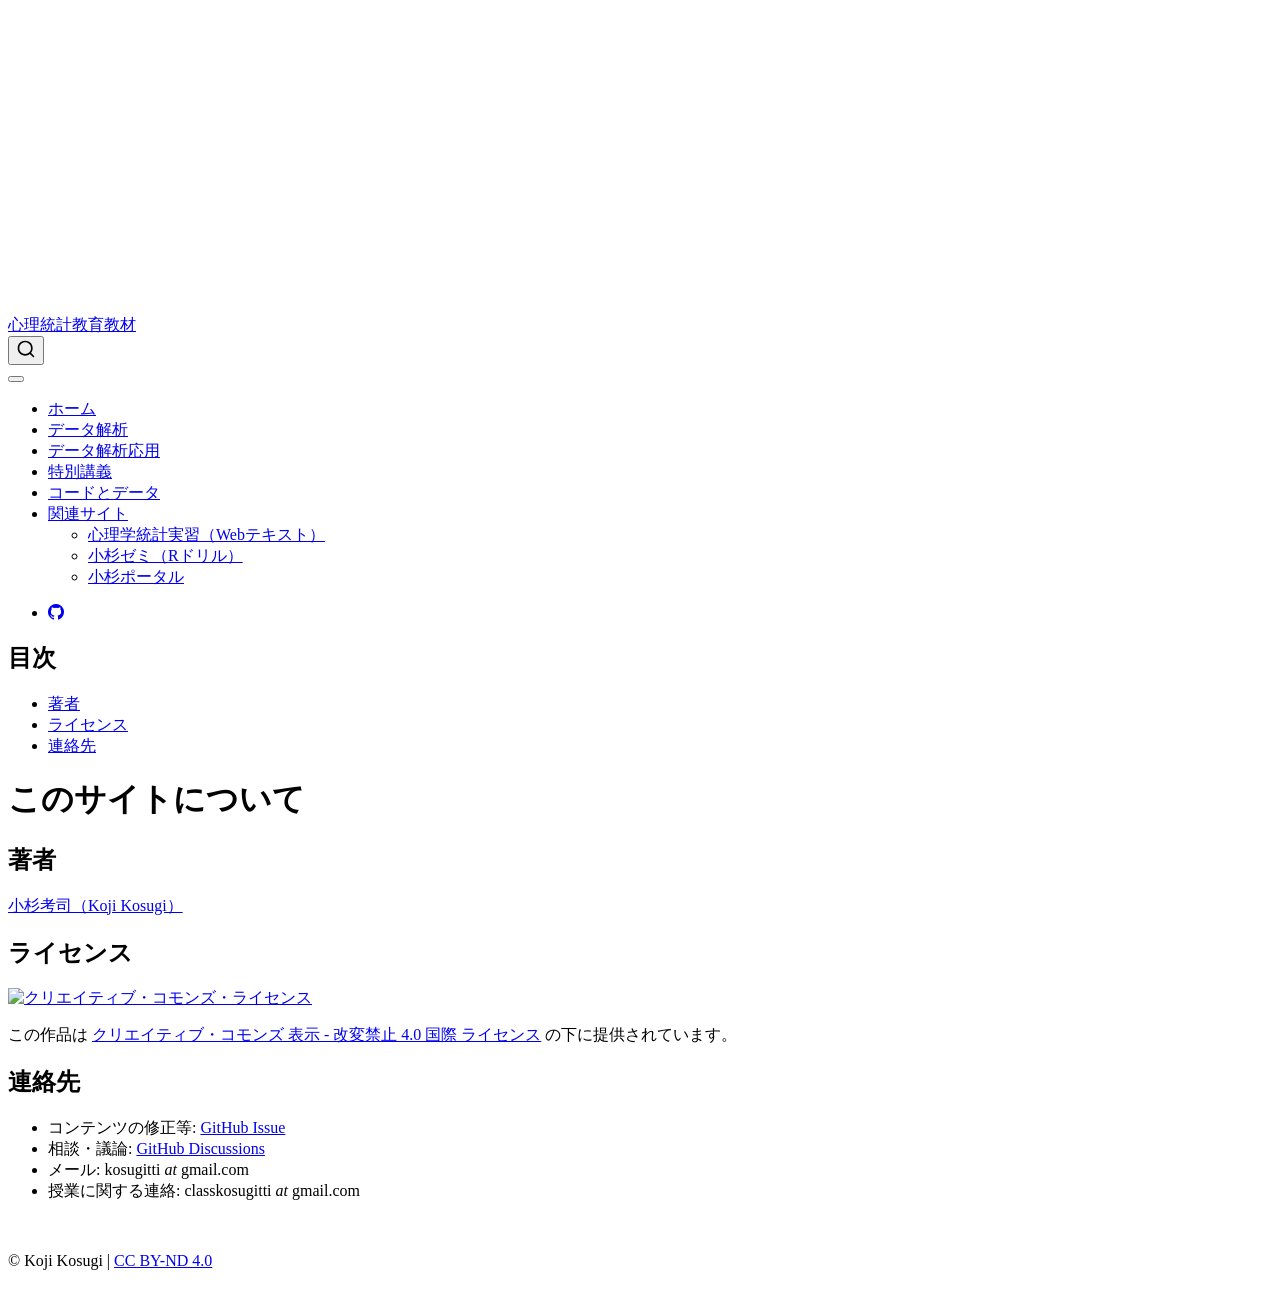
==== commit 23483a78: "1年次科目の名称をカリキュラム改正後の「心理学データ解析1・2」に改める - ページ題名とナビを「心理学データ解析」「データ解析」へ - 旧カリキュラムの学生向けに「心理学データ解析基礎1・2」を併記" ====
--- a/docs/about.html
+++ b/docs/about.html
@@ -101,7 +101,7 @@
   </li>  
   <li class="nav-item">
     <a class="nav-link" href="./basic.html"> 
-<span class="menu-text">データ解析基礎</span></a>
+<span class="menu-text">データ解析</span></a>
   </li>  
   <li class="nav-item">
     <a class="nav-link" href="./applied.html"> 
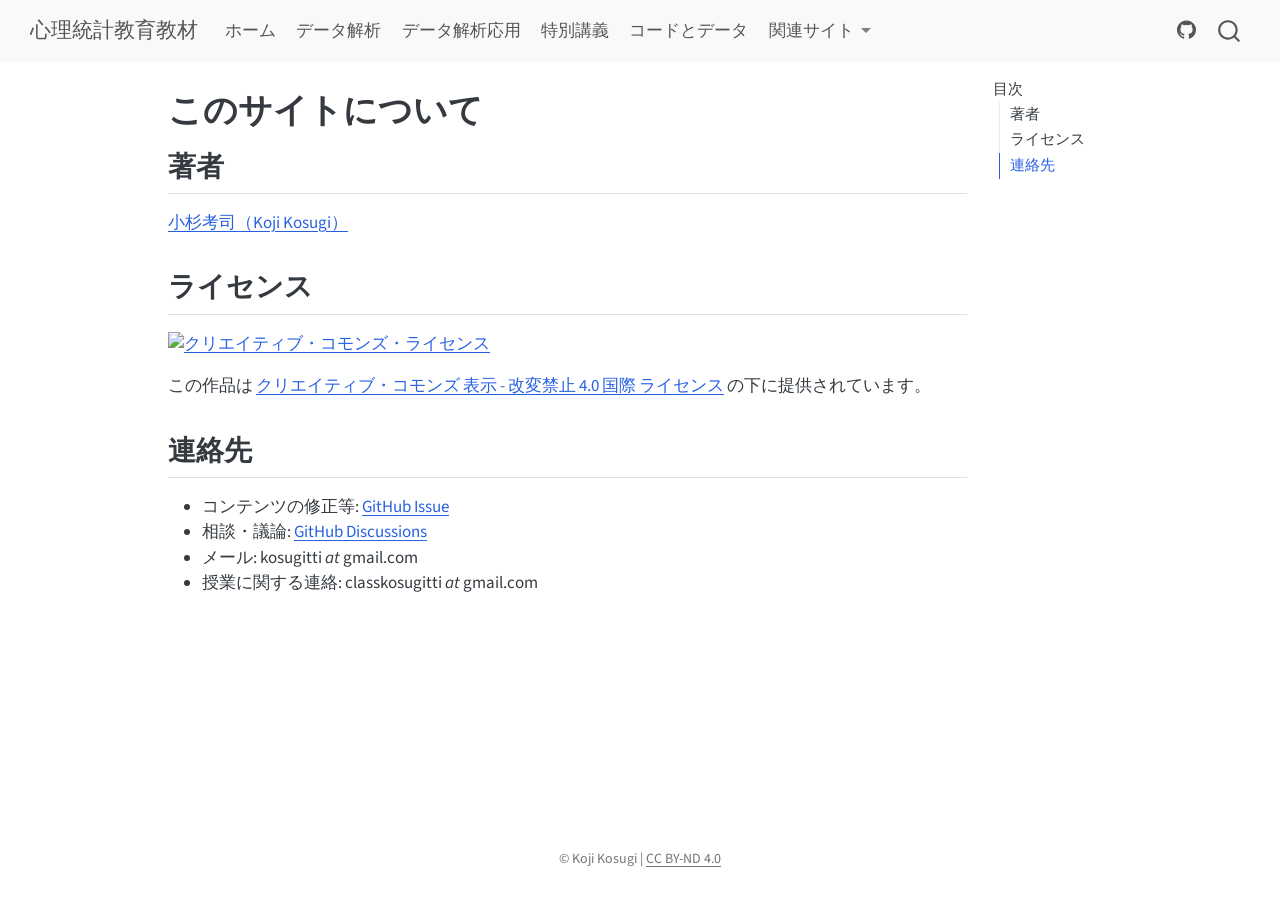
==== commit 647e8241: "後期の応用テキストを3.3.4に差し替え・第8回コードのκのデータの並びを修正 - Dkiso2_book2.pdf: 第10講の誤り(表10.2の合計・κの式・仮説1の向き・誤字)を修正した版 - " ====
--- a/docs/about.html
+++ b/docs/about.html
@@ -2,7 +2,7 @@
 <html xmlns="http://www.w3.org/1999/xhtml" lang="ja" xml:lang="ja"><head>
 
 <meta charset="utf-8">
-<meta name="generator" content="quarto-1.10.18">
+<meta name="generator" content="quarto-1.11.9">
 
 <meta name="viewport" content="width=device-width, initial-scale=1.0, user-scalable=yes">
 
@@ -38,14 +38,15 @@
 <meta name="quarto:offset" content="./">
 <script src="site_libs/quarto-html/quarto.js" type="module"></script>
 <script src="site_libs/quarto-html/tabsets/tabsets.js" type="module"></script>
+<script src="site_libs/quarto-html/scrollable-regions/scrollable-regions.js" type="module"></script>
 <script src="site_libs/quarto-html/popper.min.js"></script>
 <script src="site_libs/quarto-html/tippy.umd.min.js"></script>
 <script src="site_libs/quarto-html/anchor.min.js"></script>
 <link href="site_libs/quarto-html/tippy.css" rel="stylesheet">
-<link href="site_libs/quarto-html/quarto-syntax-highlighting-64a204ab8560d761af7679ceaba22944.css" rel="stylesheet" id="quarto-text-highlighting-styles">
+<link href="site_libs/quarto-html/quarto-syntax-highlighting-63b5708e65d6cd79cd7618c58d0c21e7.css" rel="stylesheet" id="quarto-text-highlighting-styles">
 <script src="site_libs/bootstrap/bootstrap.min.js"></script>
 <link href="site_libs/bootstrap/bootstrap-icons.css" rel="stylesheet">
-<link href="site_libs/bootstrap/bootstrap-445b8638c3d06994fee0907d791121c4.min.css" rel="stylesheet" append-hash="true" id="quarto-bootstrap" data-mode="light">
+<link href="site_libs/bootstrap/bootstrap-d31a0c91b01e363be7b7a36e602e2c70.min.css" rel="stylesheet" append-hash="true" id="quarto-bootstrap" data-mode="light">
 <script id="quarto-search-options" type="application/json">{
   "location": "navbar",
   "copy-button": false,
@@ -78,19 +79,18 @@
 <link rel="stylesheet" href="styles.css">
 </head>
 
-<body class="nav-fixed quarto-light">
+<body class="nav-fixed quarto-light"><a id="quarto-skip-link" class="visually-hidden-focusable" href="#quarto-document-content">メインコンテンツにスキップ</a>
 
 <div id="quarto-search-results"></div>
   <header id="quarto-header" class="headroom fixed-top">
-    <nav class="navbar navbar-expand-lg " data-bs-theme="dark">
+    <nav class="navbar navbar-expand-lg " data-bs-theme="dark" aria-label="ウェブサイト">
       <div class="navbar-container container-fluid">
       <div class="navbar-brand-container mx-auto">
     <a class="navbar-brand" href="./index.html">
     <span class="navbar-title">心理統計教育教材</span>
     </a>
   </div>
-            <div id="quarto-search" class="" title="サーチ"></div>
-          <button class="navbar-toggler" type="button" data-bs-toggle="collapse" data-bs-target="#navbarCollapse" aria-controls="navbarCollapse" role="menu" aria-expanded="false" aria-label="ナビゲーションを切り替える" onclick="if (window.quartoToggleHeadroom) { window.quartoToggleHeadroom(); }">
+          <button class="navbar-toggler" type="button" data-bs-toggle="collapse" data-bs-target="#navbarCollapse" aria-controls="navbarCollapse" aria-expanded="false" aria-label="ナビゲーションを切り替える" onclick="if (window.quartoToggleHeadroom) { window.quartoToggleHeadroom(); }">
   <span class="navbar-toggler-icon"></span>
 </button>
           <div class="collapse navbar-collapse" id="navbarCollapse">
@@ -145,6 +145,7 @@
           </div> <!-- /navcollapse -->
             <div class="quarto-navbar-tools">
 </div>
+            <div id="quarto-search" class="" title="サーチ"></div>
       </div> <!-- /container-fluid -->
     </nav>
 </header>
@@ -153,7 +154,7 @@
 <!-- sidebar -->
 <!-- margin-sidebar -->
     <div id="quarto-margin-sidebar" class="sidebar margin-sidebar">
-        <nav id="TOC" role="doc-toc" class="toc-active">
+        <nav id="TOC" role="doc-toc" aria-labelledby="toc-title" class="toc-active">
     <h2 id="toc-title">目次</h2>
    
   <ul>
@@ -164,7 +165,7 @@
 </nav>
     </div>
 <!-- main -->
-<main class="content" id="quarto-document-content">
+<main class="content" id="quarto-document-content" tabindex="-1">
 
 <header id="title-block-header" class="quarto-title-block default">
 <div class="quarto-title">
@@ -280,12 +281,13 @@
     }
       var localhostRegex = new RegExp(/^(?:http|https):\/\/localhost\:?[0-9]*\//);
       var mailtoRegex = new RegExp(/^mailto:/);
-        var filterRegex = new RegExp("https:\/\/kosugitti\.github\.io\/kosugi-stats\/");
+        var filterRegex = new RegExp("https:\/\/stats\.kosugitti\.net\/");
       var isInternal = (href) => {
           return filterRegex.test(href) || localhostRegex.test(href) || mailtoRegex.test(href);
       }
       // Inspect non-navigation links and adorn them if external
-     var links = window.document.querySelectorAll('a[href]:not(.nav-link):not(.navbar-brand):not(.toc-action):not(.sidebar-link):not(.sidebar-item-toggle):not(.pagination-link):not(.no-external):not([aria-hidden]):not(.dropdown-item):not(.quarto-navigation-tool):not(.about-link)');
+      window.quartoDecorateExternalLinks = function (root) {
+     var links = (root || window.document).querySelectorAll('a[href]:not(.nav-link):not(.navbar-brand):not(.toc-action):not(.sidebar-link):not(.sidebar-item-toggle):not(.pagination-link):not(.no-external):not([aria-hidden]):not(.dropdown-item):not(.quarto-navigation-tool):not(.about-link)');
       for (var i=0; i<links.length; i++) {
         const link = links[i];
         if (!isInternal(link.href)) {
@@ -294,8 +296,69 @@
           if (link.dataset.originalHref !== undefined) {
             link.href = link.dataset.originalHref;
           }
-        }
-      }
+          if (!link.classList.contains('no-external-icon')) {
+          }
+        }
+      }
+      };
+      window.quartoDecorateExternalLinks(window.document);
+    // Esc closes the popup (WCAG 1.4.13) and focus leaving both trigger and
+    // popup closes it (WCAG 2.4.11); tippy handles neither for interactive popups.
+    const hideOnEscAndFocusOut = {
+      name: 'hideOnEscAndFocusOut',
+      defaultValue: true,
+      fn(instance) {
+        const dismiss = () => {
+          // A show scheduled by the trigger delay would otherwise reopen it
+          instance.clearDelayTimeouts();
+          instance.hide();
+        };
+        const onKeyDown = (event) => {
+          if (event.key !== 'Escape') {
+            return;
+          }
+          // Keep Esc from also reaching page handlers (e.g. reveal.js overview),
+          // except an open reveal.js slide menu, which Esc should close too.
+          // The menu handles keys only when its keyboard option is on.
+          const menuHandlesEsc = window.Reveal?.getPlugin?.('menu')?.isOpen() &&
+            window.Reveal.getConfig().menu?.keyboard !== false;
+          if (!menuHandlesEsc) {
+            event.stopPropagation();
+          }
+          if (instance.popper.contains(window.document.activeElement)) {
+            // Disabled while refocusing so the focus trigger does not reopen it
+            instance.disable();
+            instance.reference.focus();
+            instance.enable();
+          }
+          dismiss();
+        };
+        const onFocusOut = (event) => {
+          const target = event.relatedTarget;
+          if (target && !instance.reference.contains(target) &&
+              !instance.popper.contains(target)) {
+            dismiss();
+          }
+        };
+        // On the trigger too: a click trigger (code-annotations: select) has no
+        // blur handling. Attached for the instance's lifetime so leaving the
+        // trigger also cancels a show still pending on the trigger delay.
+        instance.reference.addEventListener('focusout', onFocusOut);
+        return {
+          onShow() {
+            window.document.addEventListener('keydown', onKeyDown, true);
+            instance.popper.addEventListener('focusout', onFocusOut);
+          },
+          onHide() {
+            window.document.removeEventListener('keydown', onKeyDown, true);
+            instance.popper.removeEventListener('focusout', onFocusOut);
+          },
+          onDestroy() {
+            instance.reference.removeEventListener('focusout', onFocusOut);
+          },
+        };
+      },
+    };
     function tippyHover(el, contentFn, onTriggerFn, onUntriggerFn) {
       const config = {
         allowHTML: true,
@@ -309,6 +372,7 @@
         interactiveBorder: 10,
         theme: 'quarto',
         placement: 'bottom-start',
+        plugins: [hideOnEscAndFocusOut],
       };
       if (contentFn) {
         config.content = contentFn;
@@ -471,44 +535,54 @@
           const lineIds = lines.map((line) => {
             return targetCell + "-" + line;
           })
-          let top = null;
-          let height = null;
-          let parent = null;
+          // Each band is positioned against its own containing block, which is
+          // not the offsetParent of the lines, so place it from client rects.
+          const placeBand = (band, firstEl, lastEl, codeBlock) => {
+            const container = band.offsetParent;
+            if (container === null) {
+              return;
+            }
+            const containerRect = container.getBoundingClientRect();
+            // Reveal.js scales slides with a transform, so convert client
+            // pixels back to the CSS pixels of the container.
+            const scale = containerRect.height / container.offsetHeight || 1;
+            const firstRect = firstEl.getBoundingClientRect();
+            const lastRect = lastEl.getBoundingClientRect();
+            const top = (firstRect.top - containerRect.top) / scale - container.clientTop + container.scrollTop;
+            const height = (lastRect.bottom - firstRect.top) / scale;
+            band.style.top = top - 2 + "px";
+            band.style.height = height + 4 + "px";
+            if (codeBlock) {
+              // Without the copy button wrapper, the containing block is wider
+              // than the code block, so span the code block explicitly.
+              const blockRect = codeBlock.getBoundingClientRect();
+              band.style.left = (blockRect.left - containerRect.left) / scale - container.clientLeft + container.scrollLeft + "px";
+              band.style.width = blockRect.width / scale + "px";
+            }
+          };
           if (lineIds.length > 0) {
-              //compute the position of the single el (top and bottom and make a div)
-              const el = window.document.getElementById(lineIds[0]);
-              top = el.offsetTop;
-              height = el.offsetHeight;
-              parent = el.parentElement.parentElement;
-            if (lineIds.length > 1) {
-              const lastEl = window.document.getElementById(lineIds[lineIds.length - 1]);
-              const bottom = lastEl.offsetTop + lastEl.offsetHeight;
-              height = bottom - top;
-            }
-            if (top !== null && height !== null && parent !== null) {
-              // cook up a div (if necessary) and position it 
-              let div = window.document.getElementById("code-annotation-line-highlight");
-              if (div === null) {
-                div = window.document.createElement("div");
-                div.setAttribute("id", "code-annotation-line-highlight");
-                div.style.position = 'absolute';
-                parent.appendChild(div);
-              }
-              div.style.top = top - 2 + "px";
-              div.style.height = height + 4 + "px";
-              div.style.left = 0;
-              let gutterDiv = window.document.getElementById("code-annotation-line-highlight-gutter");
-              if (gutterDiv === null) {
-                gutterDiv = window.document.createElement("div");
-                gutterDiv.setAttribute("id", "code-annotation-line-highlight-gutter");
-                gutterDiv.style.position = 'absolute';
-                const codeCell = window.document.getElementById(targetCell);
-                const gutter = codeCell.querySelector('.code-annotation-gutter');
-                gutter.appendChild(gutterDiv);
-              }
-              gutterDiv.style.top = top - 2 + "px";
-              gutterDiv.style.height = height + 4 + "px";
-            }
+            const el = window.document.getElementById(lineIds[0]);
+            const lastEl = window.document.getElementById(lineIds[lineIds.length - 1]);
+            const parent = el.parentElement.parentElement;
+            // cook up a div (if necessary) and position it
+            let div = window.document.getElementById("code-annotation-line-highlight");
+            if (div === null) {
+              div = window.document.createElement("div");
+              div.setAttribute("id", "code-annotation-line-highlight");
+              div.style.position = 'absolute';
+              parent.appendChild(div);
+            }
+            placeBand(div, el, lastEl, parent.closest("div.sourceCode") || parent);
+            let gutterDiv = window.document.getElementById("code-annotation-line-highlight-gutter");
+            if (gutterDiv === null) {
+              gutterDiv = window.document.createElement("div");
+              gutterDiv.setAttribute("id", "code-annotation-line-highlight-gutter");
+              gutterDiv.style.position = 'absolute';
+              const codeCell = window.document.getElementById(targetCell);
+              const gutter = codeCell.querySelector('.code-annotation-gutter');
+              gutter.appendChild(gutterDiv);
+            }
+            placeBand(gutterDiv, el, lastEl);
             selectedAnnoteEl = annoteEl;
           }
         };
@@ -607,6 +681,9 @@
     }
   });
   </script>
+  <script type="application/javascript">
+  window.quartoScrollableRegionsLabels = {"code":"スクロール可能なコード","output":"スクロール可能な出力"};
+  </script>
 </div> <!-- /content -->
 <footer class="footer">
   <div class="nav-footer">
--- a/docs/site_libs/quarto-html/quarto-syntax-highlighting-63b5708e65d6cd79cd7618c58d0c21e7.css
+++ b/docs/site_libs/quarto-html/quarto-syntax-highlighting-63b5708e65d6cd79cd7618c58d0c21e7.css
@@ -0,0 +1,236 @@
+/* quarto syntax highlight colors */
+:root {
+  --quarto-hl-ot-color: #003B4F;
+  --quarto-hl-at-color: #657422;
+  --quarto-hl-ss-color: #20794D;
+  --quarto-hl-an-color: #5E5E5E;
+  --quarto-hl-fu-color: #4758AB;
+  --quarto-hl-st-color: #20794D;
+  --quarto-hl-cf-color: #003B4F;
+  --quarto-hl-op-color: #5E5E5E;
+  --quarto-hl-er-color: #AD0000;
+  --quarto-hl-bn-color: #AD0000;
+  --quarto-hl-al-color: #AD0000;
+  --quarto-hl-va-color: #111111;
+  --quarto-hl-bu-color: inherit;
+  --quarto-hl-ex-color: inherit;
+  --quarto-hl-pp-color: #AD0000;
+  --quarto-hl-in-color: #5E5E5E;
+  --quarto-hl-vs-color: #20794D;
+  --quarto-hl-wa-color: #5E5E5E;
+  --quarto-hl-do-color: #5E5E5E;
+  --quarto-hl-im-color: #00769E;
+  --quarto-hl-ch-color: #20794D;
+  --quarto-hl-dt-color: #AD0000;
+  --quarto-hl-fl-color: #AD0000;
+  --quarto-hl-co-color: #5E5E5E;
+  --quarto-hl-cv-color: #5E5E5E;
+  --quarto-hl-cn-color: #8f5902;
+  --quarto-hl-sc-color: #5E5E5E;
+  --quarto-hl-dv-color: #AD0000;
+  --quarto-hl-kw-color: #003B4F;
+}
+
+/* other quarto variables */
+:root {
+  --quarto-font-monospace: SFMono-Regular, Menlo, Monaco, Consolas, "Liberation Mono", "Courier New", monospace;
+}
+
+/* syntax highlight based on Pandoc's rules */
+pre > code.sourceCode > span {
+  color: #003B4F;
+}
+
+code.sourceCode > span {
+  color: #003B4F;
+}
+
+div.sourceCode,
+div.sourceCode pre.sourceCode {
+  color: #003B4F;
+}
+
+/* Normal */
+code span {
+  color: #003B4F;
+}
+
+/* Alert */
+code span.al {
+  color: #AD0000;
+  font-style: inherit;
+}
+
+/* Annotation */
+code span.an {
+  color: #5E5E5E;
+  font-style: inherit;
+}
+
+/* Attribute */
+code span.at {
+  color: #657422;
+  font-style: inherit;
+}
+
+/* BaseN */
+code span.bn {
+  color: #AD0000;
+  font-style: inherit;
+}
+
+/* BuiltIn */
+code span.bu {
+  font-style: inherit;
+}
+
+/* ControlFlow */
+code span.cf {
+  color: #003B4F;
+  font-weight: bold;
+  font-style: inherit;
+}
+
+/* Char */
+code span.ch {
+  color: #20794D;
+  font-style: inherit;
+}
+
+/* Constant */
+code span.cn {
+  color: #8f5902;
+  font-style: inherit;
+}
+
+/* Comment */
+code span.co {
+  color: #5E5E5E;
+  font-style: inherit;
+}
+
+/* CommentVar */
+code span.cv {
+  color: #5E5E5E;
+  font-style: italic;
+}
+
+/* Documentation */
+code span.do {
+  color: #5E5E5E;
+  font-style: italic;
+}
+
+/* DataType */
+code span.dt {
+  color: #AD0000;
+  font-style: inherit;
+}
+
+/* DecVal */
+code span.dv {
+  color: #AD0000;
+  font-style: inherit;
+}
+
+/* Error */
+code span.er {
+  color: #AD0000;
+  font-style: inherit;
+}
+
+/* Extension */
+code span.ex {
+  font-style: inherit;
+}
+
+/* Float */
+code span.fl {
+  color: #AD0000;
+  font-style: inherit;
+}
+
+/* Function */
+code span.fu {
+  color: #4758AB;
+  font-style: inherit;
+}
+
+/* Import */
+code span.im {
+  color: #00769E;
+  font-style: inherit;
+}
+
+/* Information */
+code span.in {
+  color: #5E5E5E;
+  font-style: inherit;
+}
+
+/* Keyword */
+code span.kw {
+  color: #003B4F;
+  font-weight: bold;
+  font-style: inherit;
+}
+
+/* Operator */
+code span.op {
+  color: #5E5E5E;
+  font-style: inherit;
+}
+
+/* Other */
+code span.ot {
+  color: #003B4F;
+  font-style: inherit;
+}
+
+/* Preprocessor */
+code span.pp {
+  color: #AD0000;
+  font-style: inherit;
+}
+
+/* SpecialChar */
+code span.sc {
+  color: #5E5E5E;
+  font-style: inherit;
+}
+
+/* SpecialString */
+code span.ss {
+  color: #20794D;
+  font-style: inherit;
+}
+
+/* String */
+code span.st {
+  color: #20794D;
+  font-style: inherit;
+}
+
+/* Variable */
+code span.va {
+  color: #111111;
+  font-style: inherit;
+}
+
+/* VerbatimString */
+code span.vs {
+  color: #20794D;
+  font-style: inherit;
+}
+
+/* Warning */
+code span.wa {
+  color: #5E5E5E;
+  font-style: italic;
+}
+
+.prevent-inlining {
+  content: "</";
+}
+
+/*# sourceMappingURL=054cc16b9e9817627be6994582d2ffb5.css.map */
